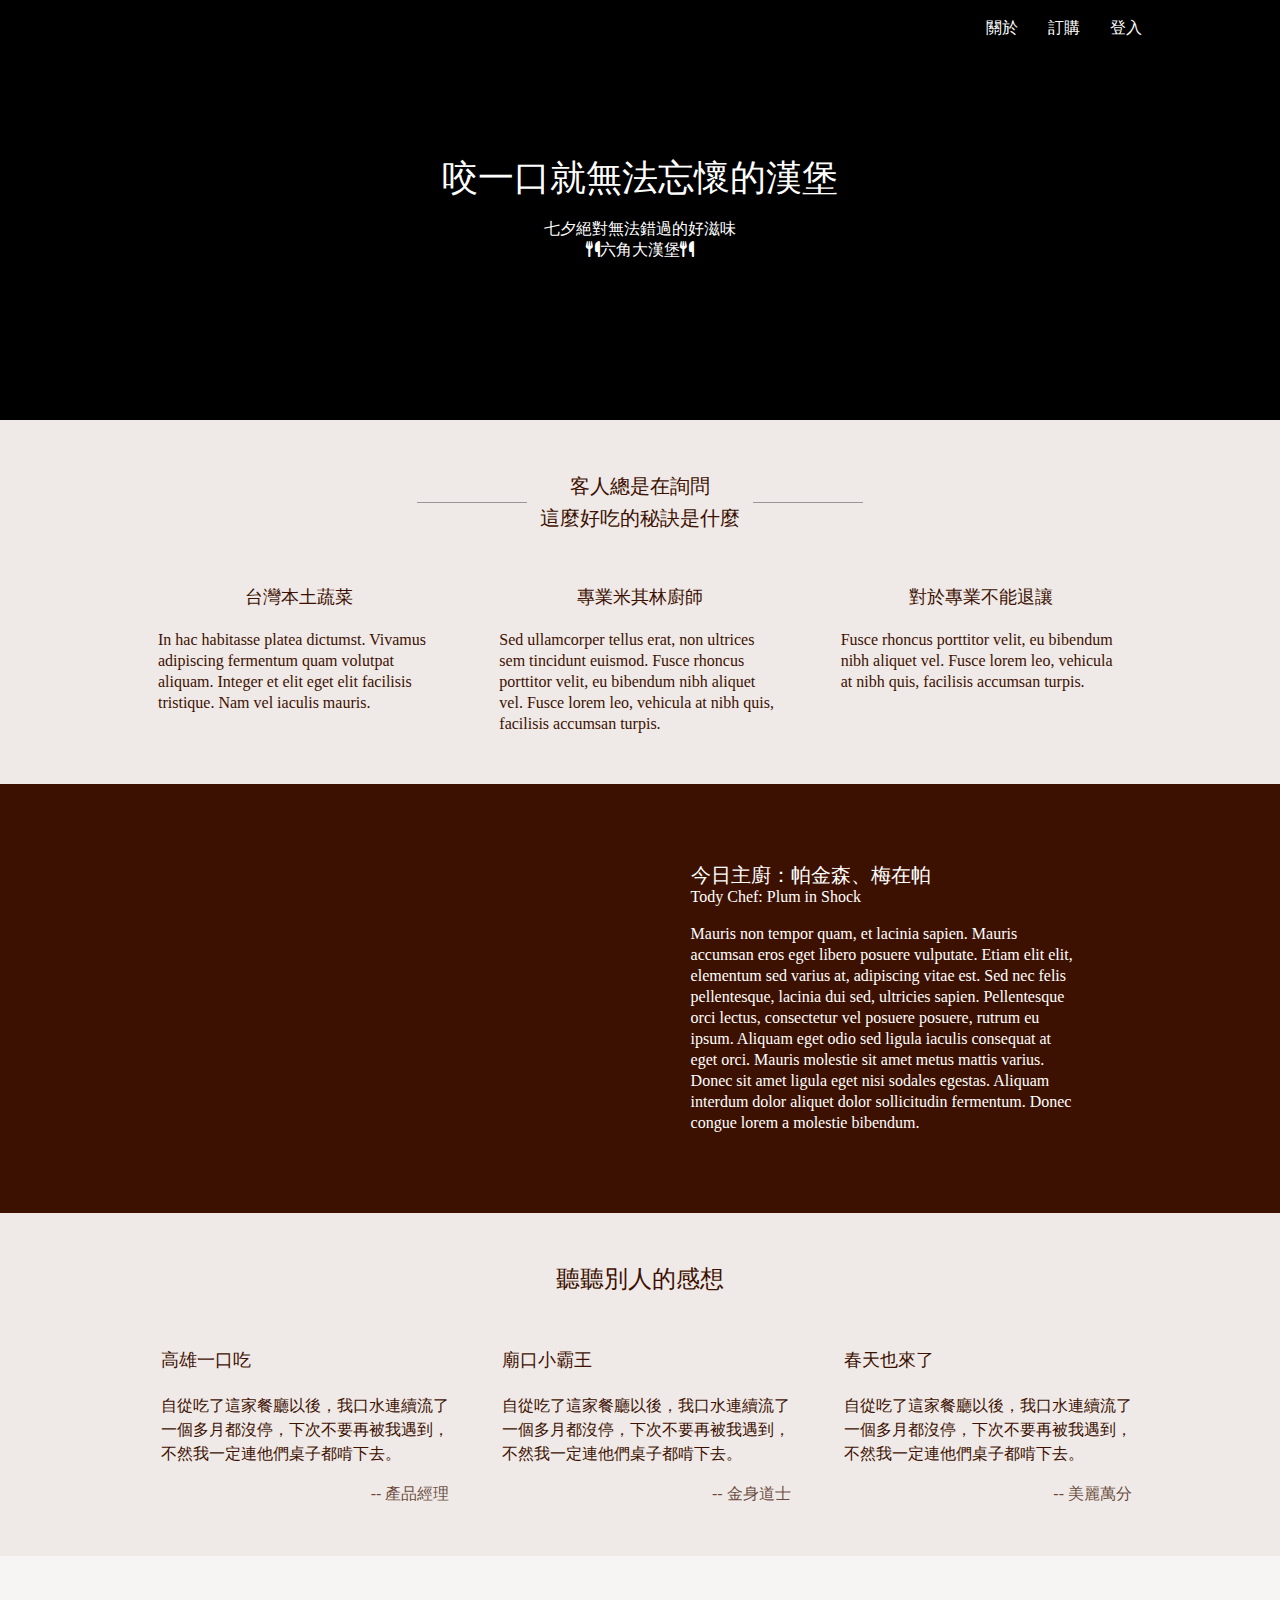
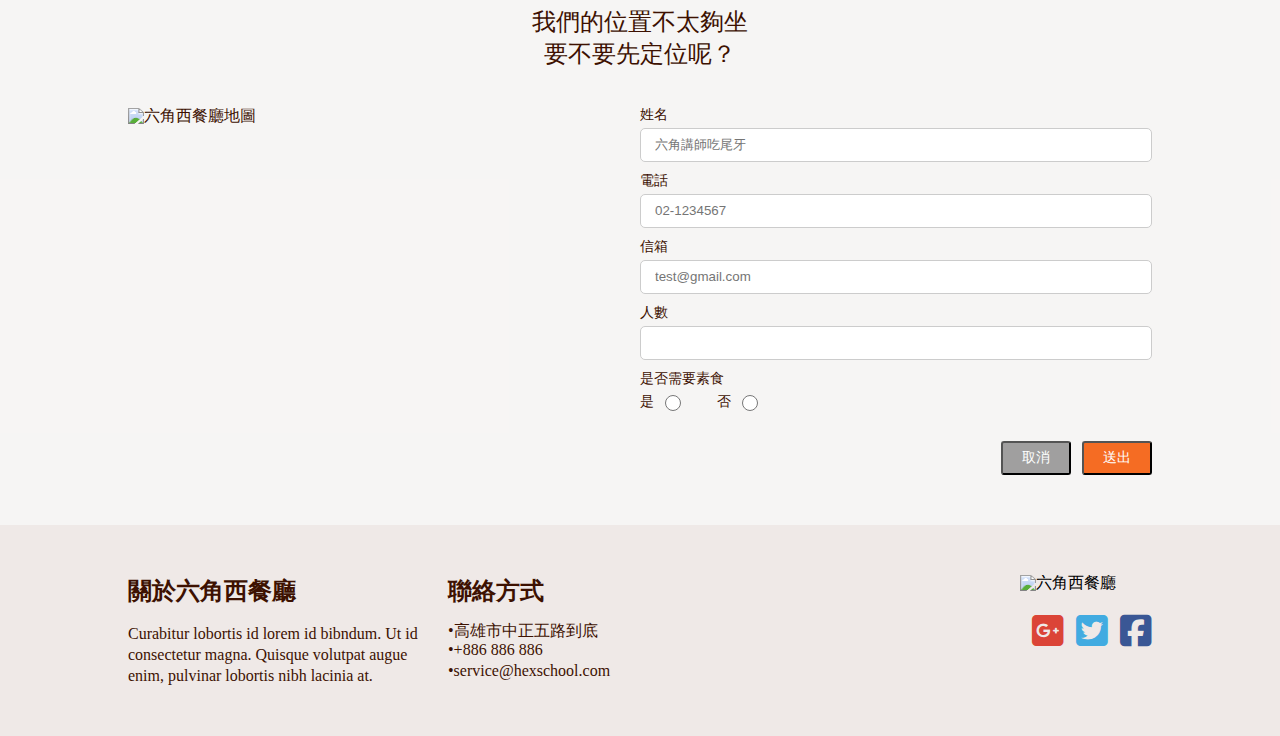
==== index.html @ 47fd63cc "rwd練習" ====
<!DOCTYPE html>
<html lang="en">

<head>
    <meta charset="UTF-8">
    <meta http-equiv="X-UA-Compatible" content="IE=edge">
    <meta name="viewport" content="width=device-width, initial-scale=1.0">
    <meta name="description" content="咬一口就無法忘懷的漢堡">
    <meta property="og:title" content="六角西餐廳">
    <meta property="og:description" content="咬一口就無法忘懷的漢堡">
    <meta property="og:type" content="website">
    <title>六角西餐廳</title>
    <link rel="stylesheet" href="https://unpkg.com/purecss@2.1.0/build/pure-min.css"
        integrity="sha384-yHIFVG6ClnONEA5yB5DJXfW2/KC173DIQrYoZMEtBvGzmf0PKiGyNEqe9N6BNDBH" crossorigin="anonymous">
    <link rel='stylesheet' href='https://cdnjs.cloudflare.com/ajax/libs/font-awesome/6.1.1/css/all.min.css' />
    <link rel="stylesheet" href="css/all.css">
    <script src="js/jquery-3.1.1.min.js"></script>
    <script src="js/all.js"></script>
</head>

<body>
    <div class="wrap">
        <div class="index_banner">
            <div class="header">
                <div class="container d-flex">
                    <h1 class="logo">
                        <a href="#">六角西餐廳</a>
                    </h1>
                    <ul class="menu">
                        <li><a href="index.html">關於</a></li>
                        <li><a href="cart.html">訂購</a></li>
                        <li><a href="login.html">登入</a></li>
                    </ul>
                    <a href="#" class="showMenu fa-solid fa-bars"></a>
                </div>
            </div>
            <div class="index_bannerText">
                <h2><span>咬一口</span><span>就無法忘懷的漢堡</span></h2>
                <p><span>七夕絕對無法錯過的好滋味</span></p>
                <p><span class="fa-solid fa-utensils"></span>六角大漢堡<span class="fa-solid fa-utensils"></span></p>
            </div>
        </div>
        <div class="main">
            <div class="secret">
                <div class="container">
                    <h3><span></span>客人總是在詢問<br>
                        這麼好吃的秘訣是什麼<span></span></h3>
                    <ul class="visual-area">
                        <li>
                            <img src="https://github.com/hexschool/course-css-weblayout/blob/main/assets/feature_1.png?raw=true"
                                alt="">
                            <h4>台灣本土蔬菜</h4>
                            <p>In hac habitasse platea dictumst. Vivamus adipiscing fermentum quam volutpat aliquam.
                                Integer
                                et elit eget elit facilisis tristique. Nam vel iaculis mauris.</p>
                        </li>
                        <li>
                            <img src="https://github.com/hexschool/course-css-weblayout/blob/main/assets/feature_2.png?raw=true"
                                alt="">
                            <h4>專業米其林廚師</h4>
                            <p>Sed ullamcorper tellus erat, non ultrices sem tincidunt euismod. Fusce rhoncus porttitor
                                velit, eu bibendum nibh aliquet vel. Fusce lorem leo, vehicula at nibh quis, facilisis
                                accumsan turpis.</p>
                        </li>
                        <li>
                            <img src="https://github.com/hexschool/course-css-weblayout/blob/main/assets/feature_3.png?raw=true"
                                alt="">
                            <h4>對於專業不能退讓</h4>
                            <p>Fusce rhoncus porttitor velit, eu bibendum nibh aliquet vel. Fusce lorem leo, vehicula at
                                nibh quis, facilisis accumsan turpis.</p>
                        </li>
                    </ul>
                </div>
            </div>
            <div class="chef">
                <div class="container d-flex">
                    <img src="https://github.com/hexschool/course-css-weblayout/blob/main/assets/main_chef_brown.png?raw=true"
                        alt="">
                    <div class="chefText">
                        <h4>今日主廚：帕金森、梅在帕<br><span>Tody Chef: Plum in Shock</span>
                        </h4>
                        <p>Mauris non tempor quam, et lacinia sapien. Mauris accumsan eros eget libero posuere
                            vulputate.
                            Etiam elit elit, elementum sed varius at, adipiscing vitae est. Sed nec felis pellentesque,
                            lacinia dui sed, ultricies sapien. Pellentesque orci lectus, consectetur vel posuere
                            posuere,
                            rutrum eu ipsum. Aliquam eget odio sed ligula iaculis consequat at eget orci. Mauris
                            molestie
                            sit amet metus mattis varius. Donec sit amet ligula eget nisi sodales egestas. Aliquam
                            interdum
                            dolor aliquet dolor sollicitudin fermentum. Donec congue lorem a molestie bibendum.</p>
                    </div>
                </div>
            </div>
            <div class="avatar">
                <div class="container">
                    <h3>聽聽別人的感想</h3>
                    <ul class="avatarList">
                        <li>
                            <img src="https://github.com/hexschool/course-css-weblayout/blob/main/assets/avatar_1.png?raw=true"
                                alt="">
                            <div class="avatarText">
                                <h4>高雄一口吃</h4>
                                <p>自從吃了這家餐廳以後，我口水連續流了一個多月都沒停，下次不要再被我遇到，不然我一定連他們桌子都啃下去。</p>
                                <span> -- 產品經理</span>
                            </div>
                        </li>
                        <li>
                            <img src="https://github.com/hexschool/course-css-weblayout/blob/main/assets/avatar_2.png?raw=true"
                                alt="">
                            <div class="avatarText">
                                <h4>廟口小霸王</h4>
                                <p>自從吃了這家餐廳以後，我口水連續流了一個多月都沒停，下次不要再被我遇到，不然我一定連他們桌子都啃下去。</p>
                                <span>-- 金身道士</span>
                            </div>
                        </li>
                        <li>
                            <img src="https://github.com/hexschool/course-css-weblayout/blob/main/assets/avatar_3.png?raw=true"
                                alt="">
                            <div class="avatarText">
                                <h4>春天也來了</h4>
                                <p>自從吃了這家餐廳以後，我口水連續流了一個多月都沒停，下次不要再被我遇到，不然我一定連他們桌子都啃下去。</p>
                                <span> -- 美麗萬分</span>
                            </div>
                        </li>
                    </ul>
                </div>
            </div>
            <div class="location">
                <div class="container">
                    <h3>我們的位置不太夠坐<br>
                        要不要先定位呢？</h3>
                    <div class="locationContent">
                        <img src="https://github.com/hexschool/course-css-weblayout/blob/main/assets/Map.png?raw=true"
                            alt="六角西餐廳地圖">
                        <form action="#">
                            <label for="person">姓名</label>
                            <input id="person" type="text" placeholder="六角講師吃尾牙" name="person">
                            <label for="tel">電話</label>
                            <input id="tel" type="tel" placeholder="02-1234567" name="tel">
                            <label for="email">信箱</label>
                            <input id="email" type="email" placeholder="test@gmail.com" name="email">
                            <label for="count">人數</label>
                            <input id="count" type="number" name="count">
                            <label for="veg">是否需要素食</label>
                            <div class="checkbox">
                                <label for="veg">是</label>
                                <input type="radio" name="veg" id="veg" value="yes">
                                <label for="veg">否</label>
                                <input type="radio" name="veg" id="veg" value="no">
                            </div>
                            <div class="button">
                                <button type="reset" class="cancel pure-button pure-button-primary">取消</button>
                                <button type="submit" class="submit pure-button pure-button-primary">送出</button>
                            </div>
                        </form>
                    </div>
                </div>
            </div>
        </div>
        <div class="footer">
            <div class="container d-flex">
                <div class="leftText">
                    <div class="about">
                        <h2>關於六角西餐廳</h2>
                        <p>Curabitur lobortis id lorem id bibndum. Ut id consectetur magna. Quisque volutpat augue enim,
                            pulvinar lobortis nibh lacinia at. </p>
                    </div>
                    <div class="Information">
                        <h2>聯絡方式</h2>
                        <ul>
                            <li>•高雄市中正五路到底</li>
                            <li>•<a href="tel:+886 886 886">+886 886 886</a></li>
                            <li>•<a href="mailto:service@hexschool.com">service@hexschool.com</a></li>
                        </ul>
                    </div>
                </div>
                <div class="rightText">
                    <div class="footerLogo">
                        <img src="https://raw.githubusercontent.com/hexschool/course-css-weblayout/4302179dc195437fdb523ccccf11440c3b5dedc8/assets/logo_l(null).svg"
                            alt="六角西餐廳">
                    </div>
                    <ul class="icon">
                        <li class="google"><a href="#" class="fa-brands fa-google-plus-square"></a></li>
                        <li class="twitter"><a href="#" class="fa-brands fa-twitter-square"></a></li>
                        <li class="facebook"><a href="#" class="fa-brands fa-facebook-square"></a></li>
                    </ul>
                </div>
            </div>
        </div>
    </div>
</body>

</html>
---- css/all.css ----
/* http://meyerweb.com/eric/tools/css/reset/ 
   v2.0 | 20110126
   License: none (public domain)
*/

html, body, div, span, applet, object, iframe,
h1, h2, h3, h4, h5, h6, p, blockquote, pre,
a, abbr, acronym, address, big, cite, code,
del, dfn, em, img, ins, kbd, q, s, samp,
small, strike, strong, sub, sup, tt, var,
b, u, i, center,
dl, dt, dd, ol, ul, li,
fieldset, form, label, legend,
table, caption, tbody, tfoot, thead, tr, th, td,
article, aside, canvas, details, embed, 
figure, figcaption, footer, header, hgroup, 
menu, nav, output, ruby, section, summary,
time, mark, audio, video {
	margin: 0;
	padding: 0;
	border: 0;
	font-size: 100%;
	font: inherit;
	vertical-align: baseline;
}
/* HTML5 display-role reset for older browsers */
article, aside, details, figcaption, figure, 
footer, header, hgroup, menu, nav, section {
	display: block;
}
body {
	line-height: 1;
}
ol, ul {
	list-style: none;
}
blockquote, q {
	quotes: none;
}
blockquote:before, blockquote:after,
q:before, q:after {
	content: '';
	content: none;
}
table {
	border-collapse: collapse;
	border-spacing: 0;
}

img{
	max-width: 100%;
	height: auto;
	background-size: contain;
}

/*css reset end*/

html {
	box-sizing: border-box;
}

*,*:before,*:after{
	box-sizing:inherit ;
}

.d-flex{
	display: flex;
}

/*layout start*/
.wrap{
	background: #efe9e7;
}

.container{
	max-width: 1024px;
	margin: 0 auto;
}

.index_banner{
	height: 420px;
	background: url('https://github.com/hexschool/course-css-weblayout/blob/main/assets/header_desktop.png?raw=true') center center no-repeat , #000 ;
	position: relative;
}
.index_bannerText{
	position: absolute;
	top: 50%;
	left: 50%;
	transform: translate(-50%,-50%);
	background: rgba(0,0,0,0.35);
	color: #fff;
	padding-bottom: 26px;
}
.index_bannerText h2{
	font-size: 36px;
	line-height: 48px;
	text-align: center;
	padding: 20px 32px 16px 32px;
}
.index_bannerText h2 span,.index_bannerText p span{
	white-space: nowrap;
}
.index_bannerText p{
	text-align: center;
	line-height: 21px;

}

.header{
	padding: 0 33px 0 42px;
	background: rgba(0,0,0,0.75);
}

.header .d-flex{
	justify-content: space-between;
	align-items: center;
}

.header h1 a{
	display: block;
	background: url('https://raw.githubusercontent.com/hexschool/course-css-weblayout/4302179dc195437fdb523ccccf11440c3b5dedc8/assets/logo_w(null).svg') no-repeat ;
	width: 120px;
	height: 24px;
	text-indent: 101%;
	overflow: hidden;
	white-space: nowrap;
}
.menu{
	display: flex;
}

.menu li a{
	display: block;
	color: #fff;
	padding: 18px 15px;
	line-height: 20px;
	text-decoration: none;
}

.menu li a:hover{
	color: yellow;
}

.showMenu{
	display: none;
	color: #fff;
	font-size: 24px;
	text-decoration: none;
}

@media(max-width:768px){
	.header{
		padding: 0 3px 0 13px;
	}
	.header h1 a{
		width: 94px;
		background-size: 100%;
		background-repeat: no-repeat;
	}
	.index_bannerText{
		width: 60%;
	}
}
@media(max-width:767px){
	.header{
		padding: 17px 18px 15px 13px;
	}
	.showMenu{
		display: block;
	}
	.menu{
		max-height: 0;
		overflow: hidden;
		position: absolute;
		z-index: 10;
		top: 56px;
		left: 0;
		right: 0;
		background: rgba(0,0,0,0.35);
		transition:max-height 1s;
	}
	.open .menu{
		max-height: 40px;
	}
	.menu li{
		width: 33.33333%;
	}
	.menu li a{
		text-align: center;
		padding: 10px 0;
	}
	.index_banner{
		background: #000 url('https://github.com/hexschool/course-css-weblayout/blob/main/assets/header_mobile.png?raw=true') 50% 0 no-repeat;
	}
	.index_bannerText{
		width: 90%;
		padding-bottom: 20px;
	}
	.index_bannerText h2{
		padding: 20px 0 16px 0;
		text-align: center;
	}
	.index_bannerText p{
		text-align: center;
	}
}

/*footer start*/
.footer{
	padding: 50px 43px;
	background: #efe9e7;
}
.footer .d-flex{
	justify-content: space-between;
}
.footer .leftText{
	color: #3D1101;
	display: flex;
}

.footer .leftText h2{
	font-size: 24px;
	font-weight: bold;
	line-height: 32px;
	margin-bottom: 16px;
}

.footer .leftText p{
	max-width: 299px;
	line-height: 21px;
}

.leftText .about{
	margin-right: 21px;
}

.leftText .Information a{
	text-decoration: none;
	color: #3D1101 ;
	line-height: 21px;
}

.footerLogo{
	margin-bottom: 22px;
}

.footer .icon{
	display: flex;
	justify-content: flex-end;
}

.footer .icon li{
	margin-left: 12px;
}

.footer .icon li a{
	font-size: 36px;
	text-decoration: none;
}

.google a{
	color: #DB4437;
}
.twitter a{
	color: #41ABE1;
}
.facebook a{
	color: #3A5795;
}

@media(max-width:768px){
	.footer{
		padding: 50px 10px;
	}
	.footer .leftText p{
		max-width: 235px;
	}
}
@media(max-width:767px){
	.footer .d-flex{
		display: block;
	}
	.footer .leftText p{
		max-width: 100%;
		margin-bottom: 30px;
	}
	.leftText .about{
		margin-right: 0;
	}
	.leftText{
		flex-direction: column;
	}
	.rightText{
		margin-top: 30px;
	}
	.footerLogo{
		display: flex;
		justify-content: flex-end;
	}
}

/*layout end*/

.secret{
	padding: 50px 32px;
	color: #3D1101;
}
.secret h3{
	display: flex;
	justify-content: center;
	align-items: center;
	text-align: center;
	font-size: 20px;
	line-height: 32px;
	margin-bottom: 31px;
}
.secret h3 span{
	display: block;
	width: 110px;
	border-top: 1px solid #979797;
	margin: 0 13px;
}
.visual-area{
	display: flex;
	justify-content: space-between;
}
.visual-area li{
	display: flex;
	flex-direction: column;
	align-items: center;
	max-width: 33.33333%;
	padding: 0 30px;
}

.visual-area img{
	margin-bottom: 20px;
	border-radius: 50%;
}
.visual-area h4{
	font-size: 18px;
	line-height: 24px;
	margin-bottom: 20px;
	text-align: center;
}

.visual-area p{
	line-height: 21px;
}

@media(max-width:768px){
	.secret{
		padding: 50px 0;
	}
}
@media(max-width:767px){
	.secret{
		padding: 50px 0 20px 0;
	}
	.secret h3 span{
		display: none;
	}
	.visual-area{
		flex-direction: column;
		justify-content: space-between;
		align-items: center;
	}
	.visual-area li{
		max-width: 100%;
	}
	.visual-area p{
		margin-bottom: 30px;
	}
}
.chef{
	background: #3D1101;
}
.chef .d-flex{
	justify-content: center;
}
.chef img{
	display: block;
	width: 45%;
	object-fit: cover;
}
.chefText{
	max-width: 40%;
	padding: 81px 0 80px 25px;
	color: #fff;
}
.chefText h4{
	font-size: 20px;
}
.chefText h4 span{
	font-size: 16px;
	line-height: 21px;
}
.chefText p{
	line-height: 21px;
	margin-top: 16px;
}
@media(max-width:768px){
	.chefText{
		padding: 49px 0 49px 25px;
	}
}
@media(max-width:767px){
	.chef .d-flex{
		display: block;
	}
	.chef img{
		width: 100%;
	}
	.chefText{
		max-width: 100%;
		padding: 30px 10%;
	}
}
.avatar{
	margin: 0 20px;
	color: #3D1101;
}
.avatar h3{
	font-size: 24px;
	line-height: 32px;
	text-align: center;
	margin-top: 50px;
	margin-bottom: 32px;
}
.avatarList{
	display: flex;
	justify-content: space-between;

}
.avatarList li{
	width: 33.3333%;
	display: flex;
	align-items: flex-start;
	padding: 0 20px;
}
.avatarList img{
	border-radius: 50% 50%;
	margin-right: 13px;
}
.avatarText h4{
	font-size: 18px;
	line-height: 67px;
}
.avatarText p,.avatarText span{
	line-height: 24px;
}
.avatarText span{
	display: block;
	color: rgba(61,17,0,0.75);
	text-align: end;
	margin-top: 16px;
	margin-bottom: 50px;
}

@media(max-width:768px){
	.avatar{
		margin: 0 10px;
	}
	.avatarList li{
		padding: 0 20px 0 0;
	}
}
@media(max-width:767px){
	.avatarList{
		flex-direction: column;
	}
	.avatarList li{
		width: 100%;
		padding: 0;
	}
	.avatarText span{
		margin-bottom: 30px;
	}
}
.location{
	color: #3D1101;
	background: rgba(250,250,250,0.70);
	padding: 50px 42px;
}
.location h3{
	font-size: 24px;
	line-height: 32px;
	text-align: center;
	margin-bottom: 38px;
}
.locationContent{
	display: flex;
	justify-content: space-between;
}
.locationContent img{
	display: block;
	width: 50%;
	padding-right: 20px;
	object-fit: cover;
}

.locationContent form{
	display: flex;
	flex-direction: column;
	width: 50%;
}

.locationContent label{
	font-size: 14px;
	margin-bottom: 6px;
}
.locationContent input{
	padding: 5px 14px;
	margin-bottom: 12px;
	border: 1px solid #CCCCCC;
	border-radius: 5px;
	line-height: 22px;
}
.checkbox{
	display: flex;
	align-items: center;
	margin-bottom: 30px;
}
.checkbox label{
	line-height: 16px;
	margin-right: 6px;
	margin-bottom: 0;
}
.checkbox input{
	width: 16px;
	height: 16px;
	margin-right: 36px;
	margin-bottom: 0;
}
.button{
	display: flex;
	justify-content: flex-end;
}
.button .cancel,.button .submit{
	width: 70px;
	padding: 6px 0;
	font-size: 14px;
	border-radius: 3px;
	color: #fff;
}
.button .cancel{
	background: rgba(0,0,0,0.35);
	margin-right: 11px;
}
.button .submit{
	background: #F56C23;
}

.button .cancel:hover,.button .submit:hover{
	box-shadow: 1px 1px 2px #979797;
}
@media(max-width:768px){
	.location{
		padding: 50px 11px;
	}
}

@media(max-width:767px){
	.locationContent{
		flex-direction: column;
	}
	.locationContent img{
		display: block;
		width: 98%;
		margin: 0 1% 30px 1%;
		padding-right: 0;
	}
	.locationContent form{
		width: 98%;
		margin: 0 1% 30px 1%;
	}
}

/*cart start*/
.cart-main{
	padding: 48px 42px;
}
.cart-main .d-flex{
	justify-content: space-between;
}
.cart-aside{
	width: 23%;
	color: #3D1101;
}
.cart-aside h3{
	font-size: 20px;
	line-height: 32px;
	margin-bottom: 16px;
}
.cart-aside li{
	border-bottom: 1px solid #3D1101;
}
.cart-aside li a{
	display: block;
	color: #3D1101;
	text-decoration: none;
	line-height: 32px;
	padding-left: 8px;
}
.cart-aside li a:hover,.cart-aside .bg-brown{
	background: #3D1101;
	color: #fff;
	transition: 0.5s;
}
.cart-content{
	width: 75%;
}
.content-header{
	display: flex;
	justify-content: space-between;
	align-items: center;
	margin-bottom: 26px;
}
.content-header .search{
	display: flex;
	width: 65%;
}
.content-header .search input{
	width: 100%;
	padding: 0 10px;
	border: 2px solid #3D1101;
	background: none;
}
.content-header .search button{
	background: #3D1101;
	padding: 6px 8px;
	border: 0px;
	cursor: pointer;
}
.content-header .fa-search{
	color: #fff;
	font-size: 20px;
}
.content-header .cart a{
	text-decoration: none;
	color: #3D1101;
	padding: 0 12px;
	border-right: 1px solid #3D1101;
}
.content-header .fa-shopping-cart{
	position: relative;
	font-size: 28px;
	padding: 0 12px;
}
.content-header .fa-shopping-cart span{
	position: absolute;
	top: -8px;
	right: 3px;
	font-size: 12px;
	color: #fff;
	padding: 2px 5px;
	background: #FF5E45;
	border-radius: 50% 50%;
	border: 1px solid #efe9e7;
}
.productItem{
	display: flex;
	justify-content: space-between;
	flex-wrap: wrap;
}
.productItem li{
	width: 31.33333%;
	position: relative;
	background: #EFE9E7;
	box-shadow: 3px 3px 4px 0px rgba(0,0,0,0.16);
	margin-bottom: 30px;
}
.productItem .fa-heart{
	position: absolute;
	top: 9px;
	left: 9px;
	color: #fff;
}
.productItem .fa-heart:hover,.productItem .active{
	font-weight: bold;
	cursor: pointer;
}
.productItem .productHot{
	position: absolute;
	top: -5px;
	right: -5px;
	width: 100px;
	height: 100px;
	overflow: hidden;
}
.productItem .productHot h4{
	position: absolute;
	top: 15px;
	right: -23px;
	display: flex;
    justify-content: center;
    align-items: center;
	width: 100px;
    height: 25px;
    font-size: 14px;
    color: white;
    transform: rotate(-315deg);
    background: #00CC99;
    box-shadow: 1px 1px 8px rgb(197, 197, 197);
}
.productItem .productHot h4:before{
	content:"";
    position: absolute;
    top: 25px;
    left: 0px;
    width: 0;
    height: 0;
    border-style: solid;
    border-width: 7px 7px 0 0;
    border-color: #087c5f transparent transparent transparent;
}
.productItem .productHot h4:after{
	content:"";
    position: absolute;
    top: 25px;
    right: 0px;
    width: 0;
    height: 0;
    border-style: solid;
    border-width: 0 6px 6px 0;
    border-color: transparent #087c5f transparent transparent;
}
.productItem .productText{
	display: flex;
	flex-direction: column;
	justify-content: center;
}
.productItem h3,.productItem span,.productItem p{
	text-align: center;
}

.productItem h3{
	font-size: 20px;
	line-height: 27px;
	margin-top: 11px;
}

.productItem span{
	font-size: 12px;
	line-height: 16px;
	padding-bottom: 8px;
}
.productItem p{
	font-size: 20px;
	line-height: 24px;
	padding: 20px 20px 13px 20px;
}
.productItem hr{
	width: 40%;
	height: 1px;
	background: #3D1101;
	border: none;
}

.productItem button{
	display: block;
	width: 90%;
	text-align: center;
	color: #FF5E45;
	line-height: 21px;
	padding: 4px 0;
	background: none;
	border: 2px solid #FF5E45;
	border-radius: 3px;
	cursor: pointer;
	margin: 0 auto 10px auto;
}

.productItem button:hover ,.productItem .bg-orange{
	background: #FF5E45;
	color: #fff;
}
@media(max-width:768px){
	.cart-main{
		padding: 48px 20px;
	}
	.productItem li{
		width: 48%;
	}
}
@media(max-width:767px){
	.cart-main{
		max-width: 300px;
		margin: 0 auto;		
		padding: 48px 10px;
	}
	.cart-main .d-flex{
		flex-direction: column;
	}
	.cart-aside{
		width: 100%;
		color: #3D1101;
		margin-bottom: 22px;
	}
	.cart-content{
		width: 100%;
	}
	.content-header{
		flex-direction: column;
		align-items: flex-end;
		margin-bottom: 26px;
	}
	.content-header .search{
		width: 100%;
		margin-bottom: 15px;
	}
	.productItem{
		flex-direction: column;
	}
	.productItem li{
		width: 100%;
	}
}

/*login start*/
.login-content{
	display: flex;
	flex-direction: column;
	justify-content: center;
	align-items: center;
	margin: 50px 0;
}

.login-content h2,.login-content p{
	font-weight: bold;
	color: #3D1101;
}
.login-content h2{
	font-size: 48px;
	margin-bottom: 5px;
}
.login-content p{
	font-size: 20px;
	margin-bottom: 35px;
}

.form-login{
	width: 300px;
	background: #EFE9E7;
	color: #3D1101;
	box-shadow: 3px 3px 4px 0px rgba(0,0,0,0.16);
	border-top: 3px solid #FF5E45;
	padding: 15px;
}
.form-login legend{
	font-size: 18px;
	font-weight: bold;
	color: #3D1101;
	text-align: center;
	padding: 0;
	border-bottom: none;
}
.form-login .email,.form-login .password{
	position: relative;
}
.form-login label{
	line-height: 21px;
	margin-top: 15px;
	margin-bottom: 3px;
}
.login-content .form-login input{
	width: 100%;
	padding: 8px 33px;
}
.form-login .fa-envelope,.form-login .fa-key{
	position: absolute;
	top: 35px;
	left: 9px;
}

.form-login .password a{
	display: block;
	font-size: 14px;
	color: #FF5E45;
	line-height: 19px;
	text-decoration: none;
	margin-bottom: 30px;
}
.form-login .password a:hover{
	color: #3D1101;
}
.form-login .form-btn{
	display: flex;
	justify-content: space-between;
}
.form-login button{
	width: 46%;
	font-size: 14px;
	line-height: 19px;
	padding: 6px 0;
	border-radius: 3px;
}
.form-login button:hover{
	box-shadow: 1px 1px 2px #979797;
}
.form-login .btn-register{
	background: rgba(0,0,0,0.35);
}
.form-login .btn-login{
	background: #F56C23;
}
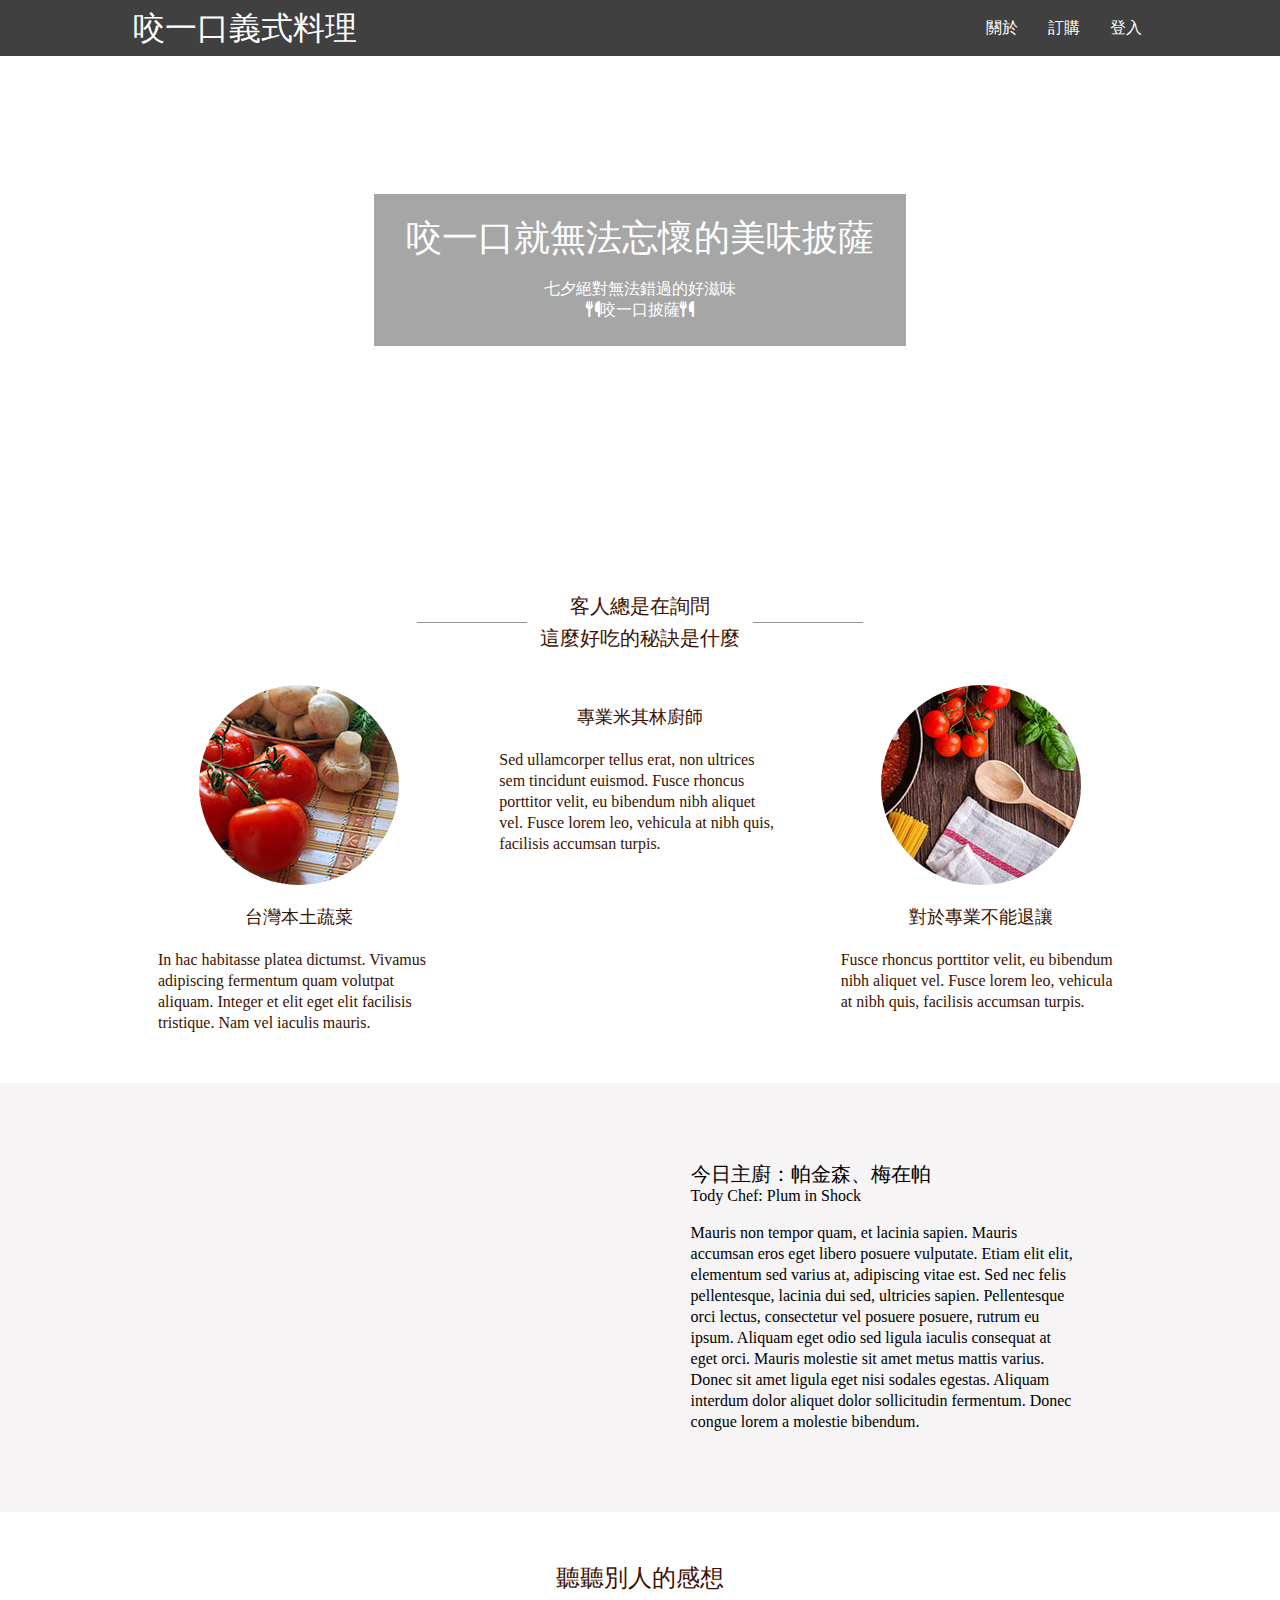
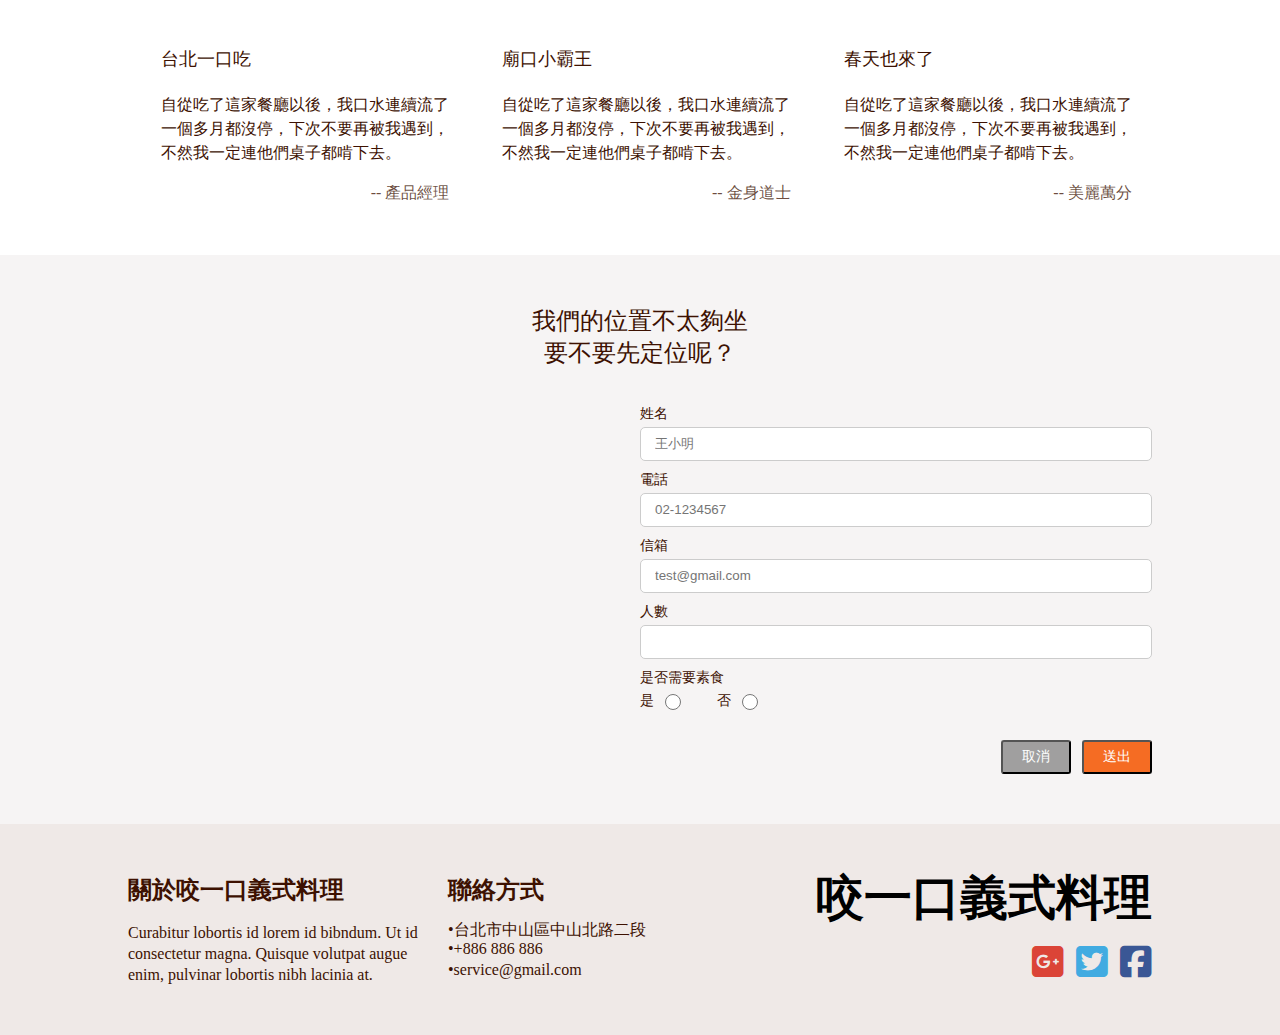
==== commit dfe2fba0: "0816" ====
--- a/index.html
+++ b/index.html
@@ -24,7 +24,7 @@
             <div class="header">
                 <div class="container d-flex">
                     <h1 class="logo">
-                        <a href="#">六角西餐廳</a>
+                        <a href="#">咬一口義式料理</a>
                     </h1>
                     <ul class="menu">
                         <li><a href="index.html">關於</a></li>
@@ -35,9 +35,9 @@
                 </div>
             </div>
             <div class="index_bannerText">
-                <h2><span>咬一口</span><span>就無法忘懷的漢堡</span></h2>
+                <h2><span>咬一口</span><span>就無法忘懷的美味披薩</span></h2>
                 <p><span>七夕絕對無法錯過的好滋味</span></p>
-                <p><span class="fa-solid fa-utensils"></span>六角大漢堡<span class="fa-solid fa-utensils"></span></p>
+                <p><span class="fa-solid fa-utensils"></span>咬一口披薩<span class="fa-solid fa-utensils"></span></p>
             </div>
         </div>
         <div class="main">
@@ -47,7 +47,7 @@
                         這麼好吃的秘訣是什麼<span></span></h3>
                     <ul class="visual-area">
                         <li>
-                            <img src="https://github.com/hexschool/course-css-weblayout/blob/main/assets/feature_1.png?raw=true"
+                            <img src="img/11.jpg"
                                 alt="">
                             <h4>台灣本土蔬菜</h4>
                             <p>In hac habitasse platea dictumst. Vivamus adipiscing fermentum quam volutpat aliquam.
@@ -63,7 +63,7 @@
                                 accumsan turpis.</p>
                         </li>
                         <li>
-                            <img src="https://github.com/hexschool/course-css-weblayout/blob/main/assets/feature_3.png?raw=true"
+                            <img src="img/12.jpg"
                                 alt="">
                             <h4>對於專業不能退讓</h4>
                             <p>Fusce rhoncus porttitor velit, eu bibendum nibh aliquet vel. Fusce lorem leo, vehicula at
@@ -100,7 +100,7 @@
                             <img src="https://github.com/hexschool/course-css-weblayout/blob/main/assets/avatar_1.png?raw=true"
                                 alt="">
                             <div class="avatarText">
-                                <h4>高雄一口吃</h4>
+                                <h4>台北一口吃</h4>
                                 <p>自從吃了這家餐廳以後，我口水連續流了一個多月都沒停，下次不要再被我遇到，不然我一定連他們桌子都啃下去。</p>
                                 <span> -- 產品經理</span>
                             </div>
@@ -131,11 +131,12 @@
                     <h3>我們的位置不太夠坐<br>
                         要不要先定位呢？</h3>
                     <div class="locationContent">
-                        <img src="https://github.com/hexschool/course-css-weblayout/blob/main/assets/Map.png?raw=true"
-                            alt="六角西餐廳地圖">
+                        <div class="map">
+                            <iframe src="https://www.google.com/maps/embed?pb=!1m18!1m12!1m3!1d759.816067313135!2d121.5228812865623!3d25.057320918797956!2m3!1f0!2f0!3f0!3m2!1i1024!2i768!4f13.1!3m3!1m2!1s0x3442a942843343e3%3A0x78094cc71fcba419!2zMTA0OTHlj7DljJfluILkuK3lsbHljYDkuK3lsbHljJfot6_kuozmrrU!5e0!3m2!1szh-TW!2stw!4v1659060856897!5m2!1szh-TW!2stw" width="100%" height="360" style="border:0;" allowfullscreen="" loading="lazy" referrerpolicy="no-referrer-when-downgrade"></iframe>
+                        </div>
                         <form action="#">
                             <label for="person">姓名</label>
-                            <input id="person" type="text" placeholder="六角講師吃尾牙" name="person">
+                            <input id="person" type="text" placeholder="王小明" name="person">
                             <label for="tel">電話</label>
                             <input id="tel" type="tel" placeholder="02-1234567" name="tel">
                             <label for="email">信箱</label>
@@ -162,23 +163,22 @@
             <div class="container d-flex">
                 <div class="leftText">
                     <div class="about">
-                        <h2>關於六角西餐廳</h2>
+                        <h2>關於咬一口義式料理</h2>
                         <p>Curabitur lobortis id lorem id bibndum. Ut id consectetur magna. Quisque volutpat augue enim,
                             pulvinar lobortis nibh lacinia at. </p>
                     </div>
                     <div class="Information">
                         <h2>聯絡方式</h2>
                         <ul>
-                            <li>•高雄市中正五路到底</li>
+                            <li>•台北市中山區中山北路二段</li>
                             <li>•<a href="tel:+886 886 886">+886 886 886</a></li>
-                            <li>•<a href="mailto:service@hexschool.com">service@hexschool.com</a></li>
+                            <li>•<a href="mailto:service@gmail.com">service@gmail.com</a></li>
                         </ul>
                     </div>
                 </div>
                 <div class="rightText">
                     <div class="footerLogo">
-                        <img src="https://raw.githubusercontent.com/hexschool/course-css-weblayout/4302179dc195437fdb523ccccf11440c3b5dedc8/assets/logo_l(null).svg"
-                            alt="六角西餐廳">
+                        <h2>咬一口義式料理</h2>
                     </div>
                     <ul class="icon">
                         <li class="google"><a href="#" class="fa-brands fa-google-plus-square"></a></li>
--- a/css/all.css
+++ b/css/all.css
@@ -69,7 +69,7 @@
 
 /*layout start*/
 .wrap{
-	background: #efe9e7;
+	background: #fff;
 }
 
 .container{
@@ -78,8 +78,9 @@
 }
 
 .index_banner{
-	height: 420px;
-	background: url('https://github.com/hexschool/course-css-weblayout/blob/main/assets/header_desktop.png?raw=true') center center no-repeat , #000 ;
+	height: 60vh;
+	background: url('../img/05.jpg') center center no-repeat , #fff ;
+	background-size: cover;
 	position: relative;
 }
 .index_bannerText{
@@ -118,12 +119,13 @@
 
 .header h1 a{
 	display: block;
-	background: url('https://raw.githubusercontent.com/hexschool/course-css-weblayout/4302179dc195437fdb523ccccf11440c3b5dedc8/assets/logo_w(null).svg') no-repeat ;
-	width: 120px;
-	height: 24px;
-	text-indent: 101%;
+	/* background: url('https://raw.githubusercontent.com/hexschool/course-css-weblayout/4302179dc195437fdb523ccccf11440c3b5dedc8/assets/logo_w(null).svg') no-repeat ; */
+	color: #fff;
+	font-size: 32px;
+	text-decoration: none;
+	/* text-indent: 101%;
 	overflow: hidden;
-	white-space: nowrap;
+	white-space: nowrap; */
 }
 .menu{
 	display: flex;
@@ -153,7 +155,6 @@
 		padding: 0 3px 0 13px;
 	}
 	.header h1 a{
-		width: 94px;
 		background-size: 100%;
 		background-repeat: no-repeat;
 	}
@@ -164,6 +165,9 @@
 @media(max-width:767px){
 	.header{
 		padding: 17px 18px 15px 13px;
+	}
+	.header h1 a{
+		font-size: 24px;
 	}
 	.showMenu{
 		display: block;
@@ -189,14 +193,13 @@
 		text-align: center;
 		padding: 10px 0;
 	}
-	.index_banner{
-		background: #000 url('https://github.com/hexschool/course-css-weblayout/blob/main/assets/header_mobile.png?raw=true') 50% 0 no-repeat;
-	}
 	.index_bannerText{
 		width: 90%;
 		padding-bottom: 20px;
+		transform: translate(-50%,-35%);
 	}
 	.index_bannerText h2{
+		font-size: 28px;
 		padding: 20px 0 16px 0;
 		text-align: center;
 	}
@@ -243,7 +246,10 @@
 .footerLogo{
 	margin-bottom: 22px;
 }
-
+.footerLogo h2{
+	font-size: 48px;
+	font-weight: bold;
+}
 .footer .icon{
 	display: flex;
 	justify-content: flex-end;
@@ -274,6 +280,9 @@
 	}
 	.footer .leftText p{
 		max-width: 235px;
+	}
+	.footerLogo h2{
+		font-size: 40px;
 	}
 }
 @media(max-width:767px){
@@ -372,7 +381,7 @@
 	}
 }
 .chef{
-	background: #3D1101;
+	background: #f6f4f4;
 }
 .chef .d-flex{
 	justify-content: center;
@@ -385,7 +394,6 @@
 .chefText{
 	max-width: 40%;
 	padding: 81px 0 80px 25px;
-	color: #fff;
 }
 .chefText h4{
 	font-size: 20px;
@@ -478,8 +486,8 @@
 }
 .location{
 	color: #3D1101;
-	background: rgba(250,250,250,0.70);
 	padding: 50px 42px;
+	background-color: #f6f4f4;
 }
 .location h3{
 	font-size: 24px;
@@ -491,11 +499,9 @@
 	display: flex;
 	justify-content: space-between;
 }
-.locationContent img{
-	display: block;
+.locationContent .map{
 	width: 50%;
 	padding-right: 20px;
-	object-fit: cover;
 }
 
 .locationContent form{
@@ -665,7 +671,7 @@
 .productItem li{
 	width: 31.33333%;
 	position: relative;
-	background: #EFE9E7;
+	background: #fff;
 	box-shadow: 3px 3px 4px 0px rgba(0,0,0,0.16);
 	margin-bottom: 30px;
 }
@@ -830,7 +836,7 @@
 	color: #3D1101;
 }
 .login-content h2{
-	font-size: 48px;
+	font-size: 40px;
 	margin-bottom: 5px;
 }
 .login-content p{
@@ -840,9 +846,9 @@
 
 .form-login{
 	width: 300px;
-	background: #EFE9E7;
-	color: #3D1101;
-	box-shadow: 3px 3px 4px 0px rgba(0,0,0,0.16);
+	background: #fff;
+	color: #3D1101;
+	box-shadow: 0px 0px 4px 1px rgba(0,0,0,0.16);
 	border-top: 3px solid #FF5E45;
 	padding: 15px;
 }
